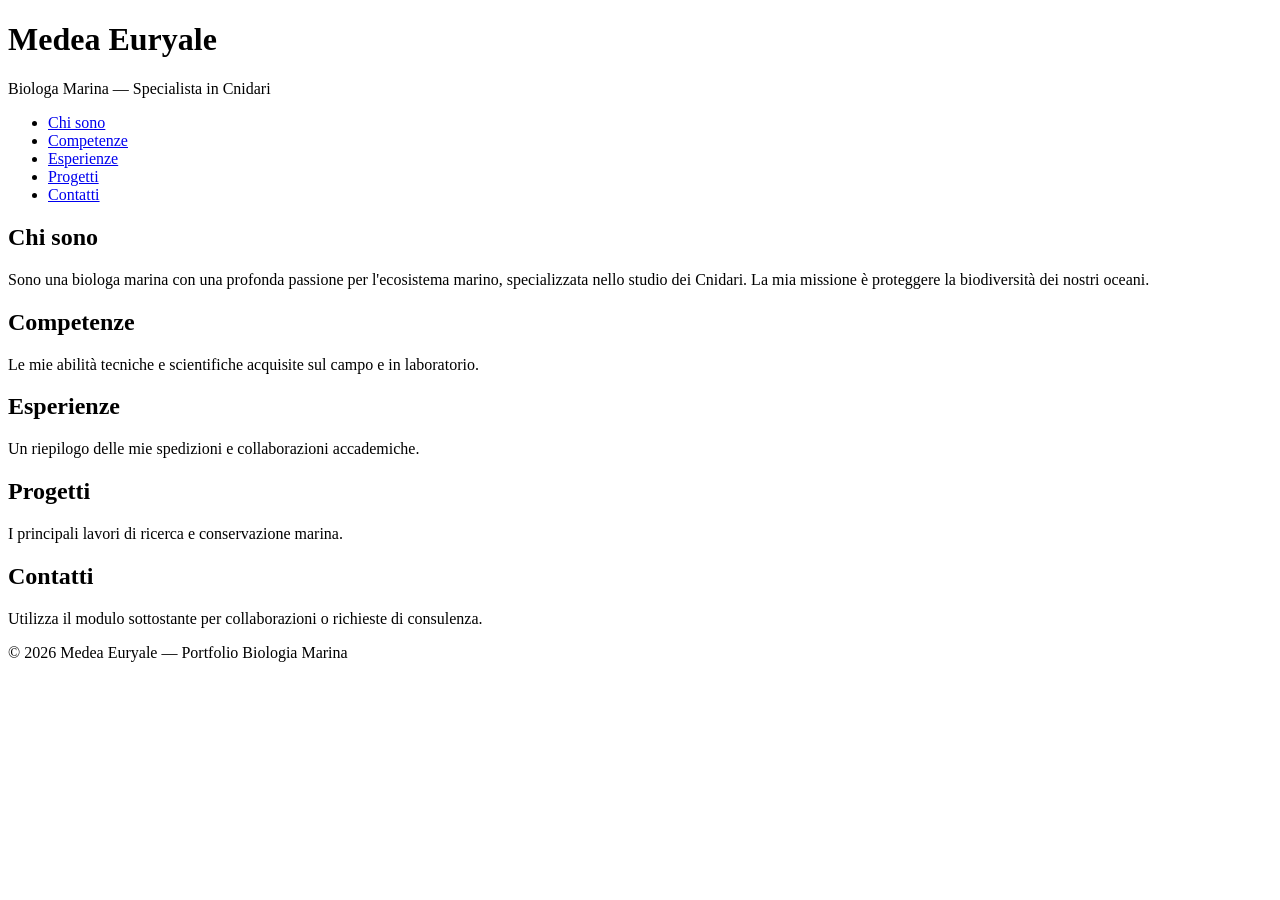
==== index.html @ 65df4c7c "scheletro" ====
<!DOCTYPE html>
<html lang="it">
<head>
    <meta charset="UTF-8">
    <meta name="viewport" content="width=device-width, initial-scale=1.0">
    <title>Medea Euryale — Biologa Marina</title>
    <link rel="stylesheet" href="style.css">
</head>
<body>

    <header id="site-header">
        <h1>Medea Euryale</h1>
        <p>Biologa Marina — Specialista in Cnidari</p>
        
        <nav>
            <ul>
                <li><a href="#chi-sono">Chi sono</a></li>
                <li><a href="#competenze">Competenze</a></li>
                <li><a href="#esperienze">Esperienze</a></li>
                <li><a href="#progetti">Progetti</a></li>
                <li><a href="#contatti">Contatti</a></li>
            </ul>
        </nav>
    </header>

    <main>
        <section id="chi-sono">
            <h2>Chi sono</h2>
            <p>Sono una biologa marina con una profonda passione per l'ecosistema marino, specializzata nello studio dei Cnidari. La mia missione è proteggere la biodiversità dei nostri oceani.</p>
        </section>

        <section id="competenze">
            <h2>Competenze</h2>
            <p>Le mie abilità tecniche e scientifiche acquisite sul campo e in laboratorio.</p>
            </section>

        <section id="esperienze">
            <h2>Esperienze</h2>
            <p>Un riepilogo delle mie spedizioni e collaborazioni accademiche.</p>
        </section>

        <section id="progetti">
            <h2>Progetti</h2>
            <p>I principali lavori di ricerca e conservazione marina.</p>
        </section>

        <section id="contatti">
            <h2>Contatti</h2>
            <p>Utilizza il modulo sottostante per collaborazioni o richieste di consulenza.</p>
            </section>
    </main>

    <footer id="site-footer">
        <p>&copy; 2026 Medea Euryale — Portfolio Biologia Marina</p>
    </footer>

</body>
</html>
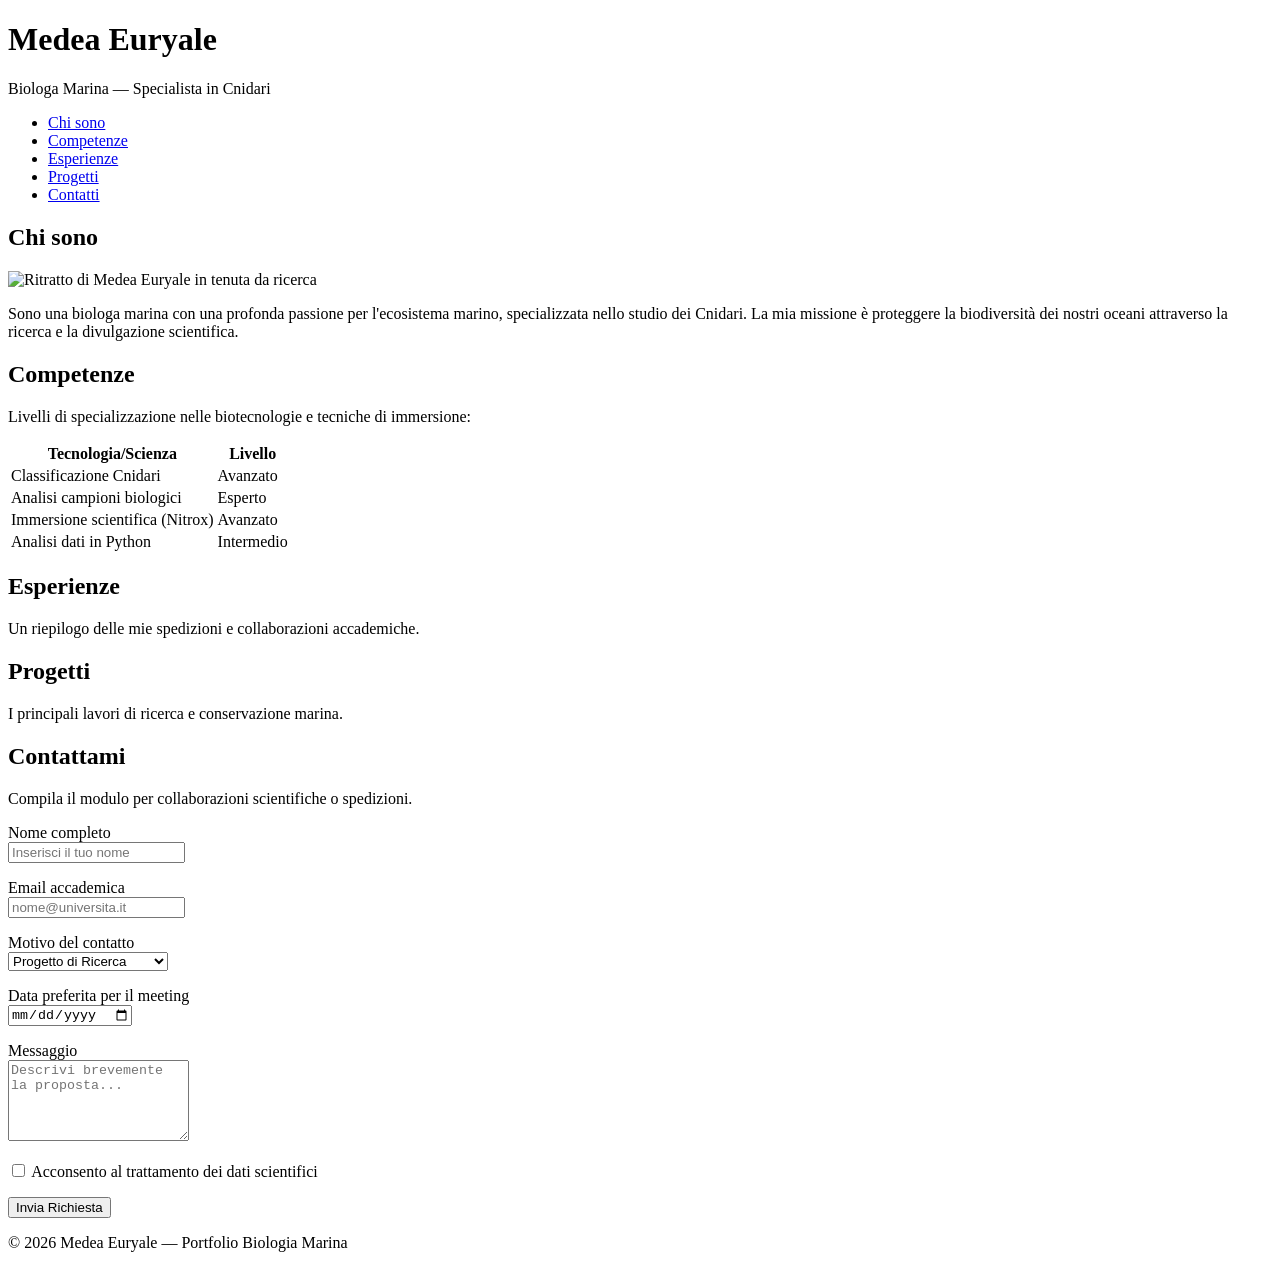
==== commit 42754438: "2" ====
--- a/index.html
+++ b/index.html
@@ -11,7 +11,6 @@
     <header id="site-header">
         <h1>Medea Euryale</h1>
         <p>Biologa Marina — Specialista in Cnidari</p>
-        
         <nav>
             <ul>
                 <li><a href="#chi-sono">Chi sono</a></li>
@@ -26,13 +25,41 @@
     <main>
         <section id="chi-sono">
             <h2>Chi sono</h2>
-            <p>Sono una biologa marina con una profonda passione per l'ecosistema marino, specializzata nello studio dei Cnidari. La mia missione è proteggere la biodiversità dei nostri oceani.</p>
+            <img src="https://placehold.co/150x150" alt="Ritratto di Medea Euryale in tenuta da ricerca" class="avatar">
+            <p>Sono una biologa marina con una profonda passione per l'ecosistema marino, specializzata nello studio dei Cnidari. La mia missione è proteggere la biodiversità dei nostri oceani attraverso la ricerca e la divulgazione scientifica.</p>
         </section>
 
         <section id="competenze">
             <h2>Competenze</h2>
-            <p>Le mie abilità tecniche e scientifiche acquisite sul campo e in laboratorio.</p>
-            </section>
+            <p>Livelli di specializzazione nelle biotecnologie e tecniche di immersione:</p>
+            
+            <table class="skill-table">
+                <thead>
+                    <tr>
+                        <th scope="col">Tecnologia/Scienza</th>
+                        <th scope="col">Livello</th>
+                    </tr>
+                </thead>
+                <tbody>
+                    <tr>
+                        <td>Classificazione Cnidari</td>
+                        <td>Avanzato</td>
+                    </tr>
+                    <tr>
+                        <td>Analisi campioni biologici</td>
+                        <td>Esperto</td>
+                    </tr>
+                    <tr>
+                        <td>Immersione scientifica (Nitrox)</td>
+                        <td>Avanzato</td>
+                    </tr>
+                    <tr>
+                        <td>Analisi dati in Python</td>
+                        <td>Intermedio</td>
+                    </tr>
+                </tbody>
+            </table>
+        </section>
 
         <section id="esperienze">
             <h2>Esperienze</h2>
@@ -45,9 +72,41 @@
         </section>
 
         <section id="contatti">
-            <h2>Contatti</h2>
-            <p>Utilizza il modulo sottostante per collaborazioni o richieste di consulenza.</p>
-            </section>
+            <h2>Contattami</h2>
+            <p>Compila il modulo per collaborazioni scientifiche o spedizioni.</p>
+            
+            <form action="#" method="POST" class="contact-form">
+                <p>
+                    <label for="nome">Nome completo</label><br>
+                    <input type="text" id="nome" name="nome" placeholder="Inserisci il tuo nome" required>
+                </p>
+                <p>
+                    <label for="email">Email accademica</label><br>
+                    <input type="email" id="email" name="email" placeholder="nome@universita.it" required>
+                </p>
+                <p>
+                    <label for="motivo">Motivo del contatto</label><br>
+                    <select id="motivo" name="motivo">
+                        <option value="ricerca">Progetto di Ricerca</option>
+                        <option value="spedizione">Spedizione Subacquea</option>
+                        <option value="conferenza">Invito a Conferenza</option>
+                    </select>
+                </p>
+                <p>
+                    <label for="data">Data preferita per il meeting</label><br>
+                    <input type="date" id="data" name="data">
+                </p>
+                <p>
+                    <label for="messaggio">Messaggio</label><br>
+                    <textarea id="messaggio" name="messaggio" rows="5" placeholder="Descrivi brevemente la proposta..." required></textarea>
+                </p>
+                <p>
+                    <input type="checkbox" id="privacy" name="privacy" required>
+                    <label for="privacy">Acconsento al trattamento dei dati scientifici</label>
+                </p>
+                <button type="submit">Invia Richiesta</button>
+            </form>
+        </section>
     </main>
 
     <footer id="site-footer">
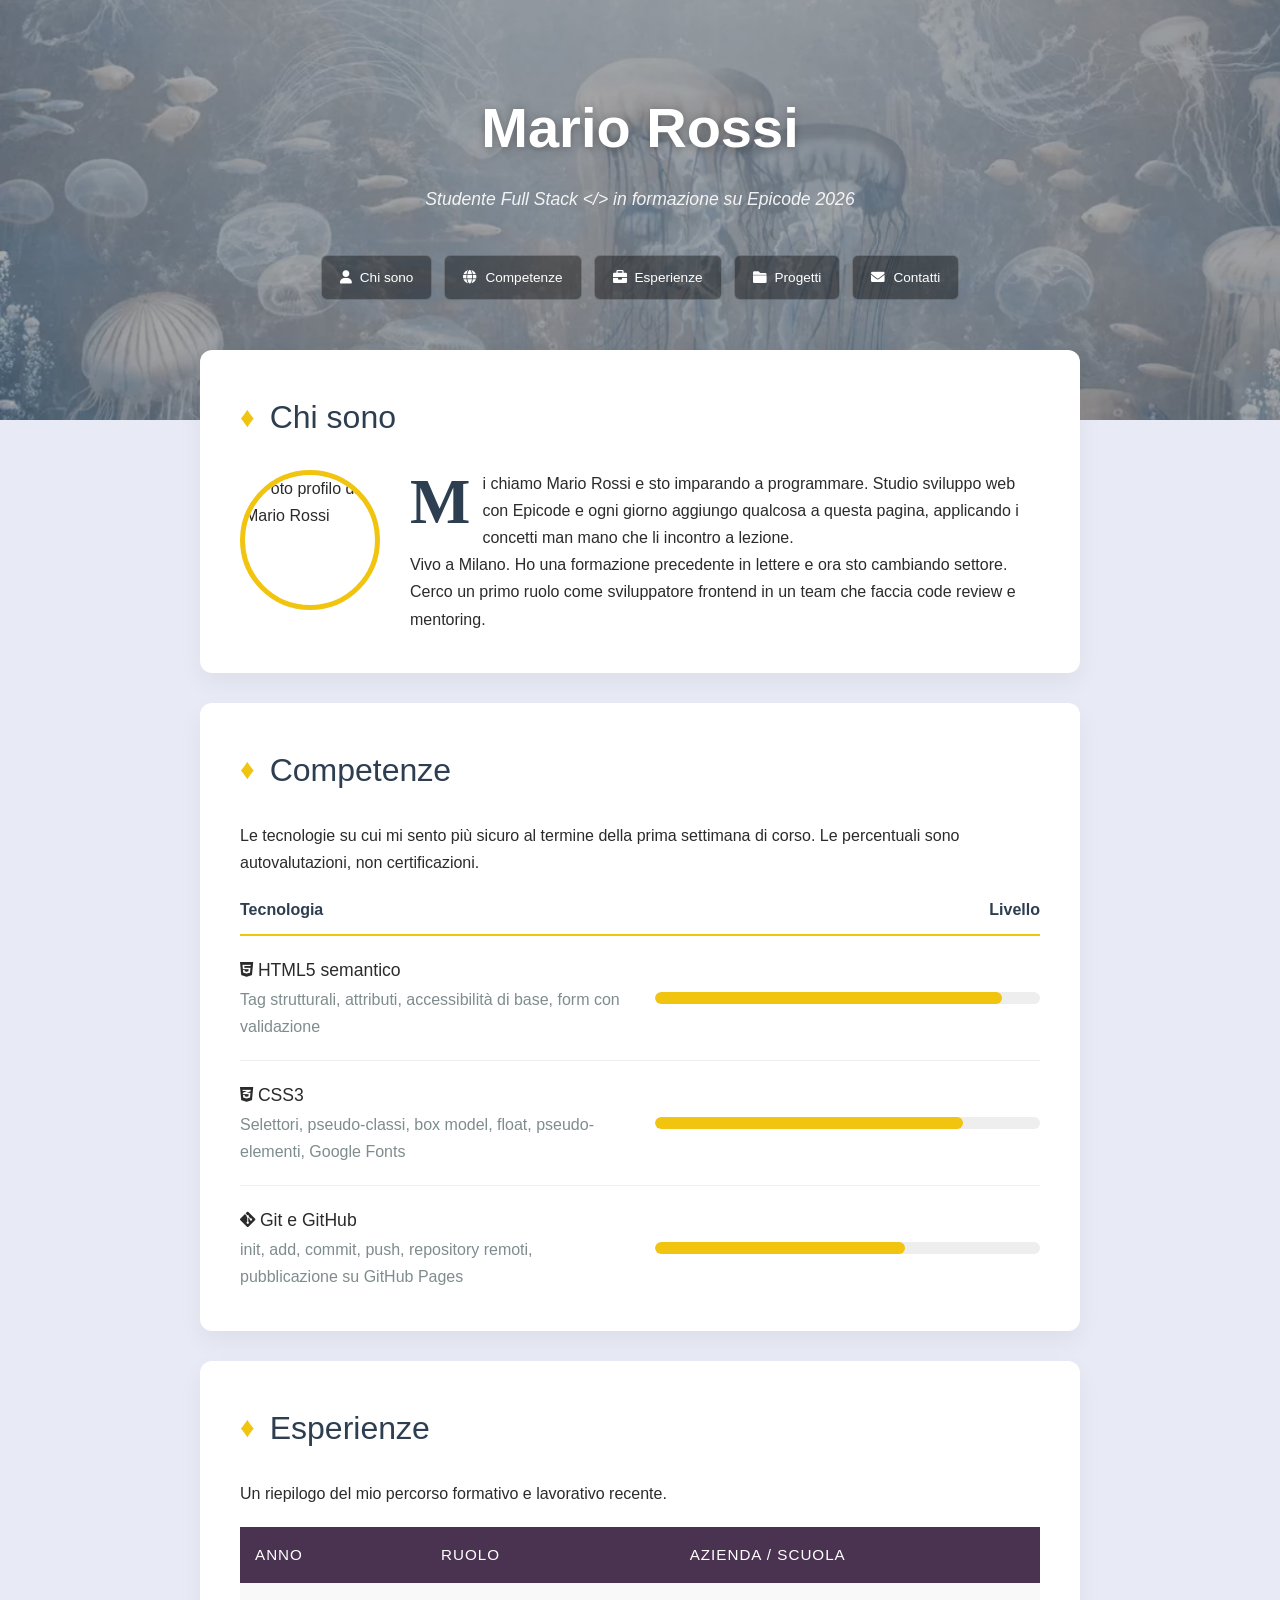
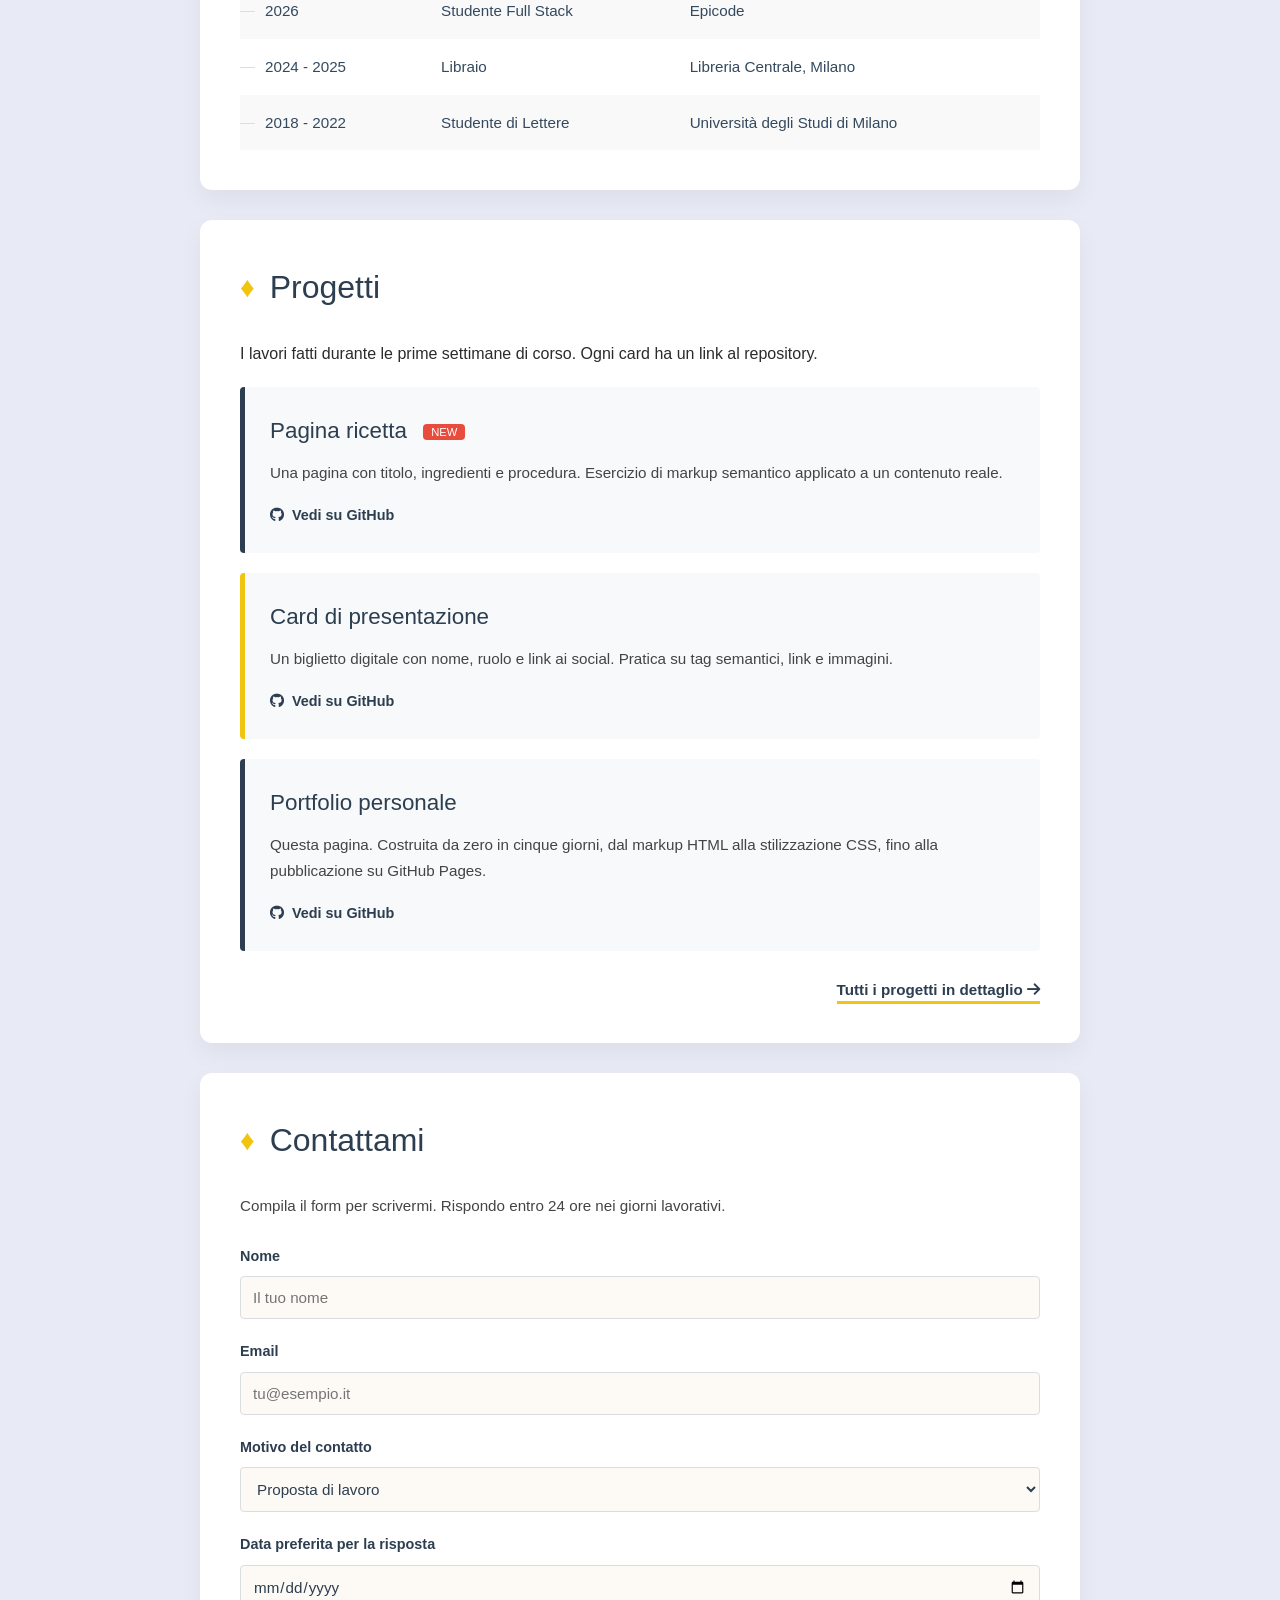
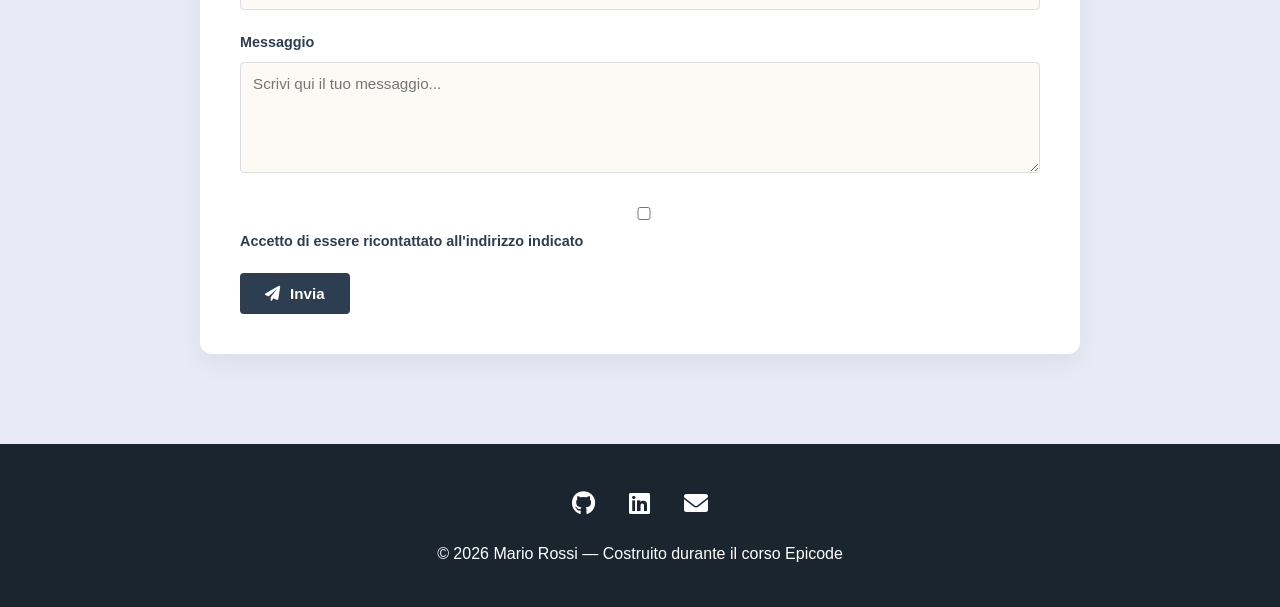
==== commit db7f78b2: "fine" ====
--- a/index.html
+++ b/index.html
@@ -3,114 +3,199 @@
 <head>
     <meta charset="UTF-8">
     <meta name="viewport" content="width=device-width, initial-scale=1.0">
-    <title>Medea Euryale — Biologa Marina</title>
-    <link rel="stylesheet" href="style.css">
+    <title>Mario Rossi — Portfolio</title>
+    <link rel="stylesheet" href="assets/css/reset.css">
+    <link rel="stylesheet" href="assets/css/style.css">
+    <link rel="stylesheet" href="https://cdnjs.cloudflare.com/ajax/libs/font-awesome/6.0.0/css/all.min.css">
 </head>
 <body>
 
     <header id="site-header">
-        <h1>Medea Euryale</h1>
-        <p>Biologa Marina — Specialista in Cnidari</p>
+        <h1>Mario Rossi</h1>
+        <p class="tagline">Studente Full Stack &lt;/&gt; in formazione su Epicode 2026</p>
+        
         <nav>
             <ul>
-                <li><a href="#chi-sono">Chi sono</a></li>
-                <li><a href="#competenze">Competenze</a></li>
-                <li><a href="#esperienze">Esperienze</a></li>
-                <li><a href="#progetti">Progetti</a></li>
-                <li><a href="#contatti">Contatti</a></li>
+                <li><a href="#chi-sono"><i class="fas fa-user"></i> Chi sono</a></li>
+                <li><a href="#competenze"><i class="fas fa-globe"></i> Competenze</a></li>
+                <li><a href="#esperienze"><i class="fas fa-briefcase"></i> Esperienze</a></li>
+                <li><a href="#progetti"><i class="fas fa-folder"></i> Progetti</a></li>
+                <li><a href="#contatti"><i class="fas fa-envelope"></i> Contatti</a></li>
             </ul>
         </nav>
     </header>
 
     <main>
+
         <section id="chi-sono">
             <h2>Chi sono</h2>
-            <img src="https://placehold.co/150x150" alt="Ritratto di Medea Euryale in tenuta da ricerca" class="avatar">
-            <p>Sono una biologa marina con una profonda passione per l'ecosistema marino, specializzata nello studio dei Cnidari. La mia missione è proteggere la biodiversità dei nostri oceani attraverso la ricerca e la divulgazione scientifica.</p>
+            <img class="avatar" src="https://placehold.co/200x200" alt="Foto profilo di Mario Rossi">
+            <p>Mi chiamo Mario Rossi e sto imparando a programmare. Studio sviluppo web con <strong>Epicode</strong> e ogni giorno aggiungo qualcosa a questa pagina, applicando i concetti man mano che li incontro a lezione.</p>
+            <p>Vivo a Milano. Ho una formazione precedente in <em>lettere</em> e ora sto cambiando settore. Cerco un primo ruolo come sviluppatore frontend in un team che faccia code review e mentoring.</p>
         </section>
 
         <section id="competenze">
             <h2>Competenze</h2>
-            <p>Livelli di specializzazione nelle biotecnologie e tecniche di immersione:</p>
+            <p>Le tecnologie su cui mi sento più sicuro al termine della prima settimana di corso. Le percentuali sono autovalutazioni, non certificazioni.</p>
             
-            <table class="skill-table">
+            <div class="skills-container">
+                <div class="skills-header">
+                    <span>Tecnologia</span>
+                    <span>Livello</span>
+                </div>
+
+                <div class="skill-item">
+                    <div class="skill-info">
+                        <p><strong><i class="fab fa-html5"></i> HTML5 semantico</strong></p>
+                        <small>Tag strutturali, attributi, accessibilità di base, form con validazione</small>
+                    </div>
+                    <div class="progress-container">
+                        <div class="progress-bar" style="width: 90%;"></div>
+                    </div>
+                </div>
+
+                <div class="skill-item">
+                    <div class="skill-info">
+                        <p><strong><i class="fab fa-css3-alt"></i> CSS3</strong></p>
+                        <small>Selettori, pseudo-classi, box model, float, pseudo-elementi, Google Fonts</small>
+                    </div>
+                    <div class="progress-container">
+                        <div class="progress-bar" style="width: 80%;"></div>
+                    </div>
+                </div>
+
+                <div class="skill-item">
+                    <div class="skill-info">
+                        <p><strong><i class="fab fa-git-alt"></i> Git e GitHub</strong></p>
+                        <small>init, add, commit, push, repository remoti, pubblicazione su GitHub Pages</small>
+                    </div>
+                    <div class="progress-container">
+                        <div class="progress-bar" style="width: 65%;"></div>
+                    </div>
+                </div>
+            </div>
+        </section>
+
+        <section id="esperienze">
+            <h2>Esperienze</h2>
+            <p>Un riepilogo del mio percorso formativo e lavorativo recente.</p>
+            <table>
                 <thead>
                     <tr>
-                        <th scope="col">Tecnologia/Scienza</th>
-                        <th scope="col">Livello</th>
+                        <th scope="col">Anno</th>
+                        <th scope="col">Ruolo</th>
+                        <th scope="col">Azienda / Scuola</th>
                     </tr>
                 </thead>
                 <tbody>
                     <tr>
-                        <td>Classificazione Cnidari</td>
-                        <td>Avanzato</td>
-                    </tr>
-                    <tr>
-                        <td>Analisi campioni biologici</td>
-                        <td>Esperto</td>
-                    </tr>
-                    <tr>
-                        <td>Immersione scientifica (Nitrox)</td>
-                        <td>Avanzato</td>
-                    </tr>
-                    <tr>
-                        <td>Analisi dati in Python</td>
-                        <td>Intermedio</td>
+                        <td>2026</td>
+                        <td>Studente Full Stack</td>
+                        <td>Epicode</td>
+                    </tr>
+                    <tr>
+                        <td>2024 - 2025</td>
+                        <td>Libraio</td>
+                        <td>Libreria Centrale, Milano</td>
+                    </tr>
+                    <tr>
+                        <td>2018 - 2022</td>
+                        <td>Studente di Lettere</td>
+                        <td>Università degli Studi di Milano</td>
                     </tr>
                 </tbody>
             </table>
         </section>
 
-        <section id="esperienze">
-            <h2>Esperienze</h2>
-            <p>Un riepilogo delle mie spedizioni e collaborazioni accademiche.</p>
-        </section>
-
         <section id="progetti">
             <h2>Progetti</h2>
-            <p>I principali lavori di ricerca e conservazione marina.</p>
+            <p>I lavori fatti durante le prime settimane di corso. Ogni card ha un link al repository.</p>
+
+            <div class="projects-container">
+                <article class="project-card">
+                    <div class="project-content">
+                        <h3>Pagina ricetta <span class="badge">NEW</span></h3>
+                        <p>Una pagina con titolo, ingredienti e procedura. Esercizio di markup semantico applicato a un contenuto reale.</p>
+                        <a href="javascript:void(0)" class="github-link"><i class="fab fa-github"></i> Vedi su GitHub</a>
+                    </div>
+                </article>
+
+                <article class="project-card alt-border">
+                    <div class="project-content">
+                        <h3>Card di presentazione</h3>
+                        <p>Un biglietto digitale con nome, ruolo e link ai social. Pratica su tag semantici, link e immagini.</p>
+                        <a href="javascript:void(0)" class="github-link"><i class="fab fa-github"></i> Vedi su GitHub</a>
+                    </div>
+                </article>
+
+                <article class="project-card">
+                    <div class="project-content">
+                        <h3>Portfolio personale</h3>
+                        <p>Questa pagina. Costruita da zero in cinque giorni, dal markup HTML alla stilizzazione CSS, fino alla pubblicazione su GitHub Pages.</p>
+                        <a href="javascript:void(0)" class="github-link"><i class="fab fa-github"></i> Vedi su GitHub</a>
+                    </div>
+                </article>
+            </div>
+
+            <div class="projects-footer">
+                <a href="progetti.html">Tutti i progetti in dettaglio <i class="fas fa-arrow-right"></i></a>
+            </div>
         </section>
 
         <section id="contatti">
             <h2>Contattami</h2>
-            <p>Compila il modulo per collaborazioni scientifiche o spedizioni.</p>
-            
-            <form action="#" method="POST" class="contact-form">
-                <p>
-                    <label for="nome">Nome completo</label><br>
-                    <input type="text" id="nome" name="nome" placeholder="Inserisci il tuo nome" required>
-                </p>
-                <p>
-                    <label for="email">Email accademica</label><br>
-                    <input type="email" id="email" name="email" placeholder="nome@universita.it" required>
-                </p>
-                <p>
-                    <label for="motivo">Motivo del contatto</label><br>
+            <p>Compila il form per scrivermi. Rispondo entro 24 ore nei giorni lavorativi.</p>
+
+            <form action="#" method="POST">
+                <div class="form-group">
+                    <label for="nome">Nome</label>
+                    <input type="text" id="nome" name="nome" placeholder="Il tuo nome" required>
+                </div>
+
+                <div class="form-group">
+                    <label for="email">Email</label>
+                    <input type="email" id="email" name="email" placeholder="tu@esempio.it" required>
+                </div>
+
+                <div class="form-group">
+                    <label for="motivo">Motivo del contatto</label>
                     <select id="motivo" name="motivo">
-                        <option value="ricerca">Progetto di Ricerca</option>
-                        <option value="spedizione">Spedizione Subacquea</option>
-                        <option value="conferenza">Invito a Conferenza</option>
+                        <option value="lavoro">Proposta di lavoro</option>
+                        <option value="collaborazione">Collaborazione</option>
+                        <option value="altro">Altro</option>
                     </select>
-                </p>
-                <p>
-                    <label for="data">Data preferita per il meeting</label><br>
+                </div>
+
+                <div class="form-group">
+                    <label for="data">Data preferita per la risposta</label>
                     <input type="date" id="data" name="data">
-                </p>
-                <p>
-                    <label for="messaggio">Messaggio</label><br>
-                    <textarea id="messaggio" name="messaggio" rows="5" placeholder="Descrivi brevemente la proposta..." required></textarea>
-                </p>
-                <p>
-                    <input type="checkbox" id="privacy" name="privacy" required>
-                    <label for="privacy">Acconsento al trattamento dei dati scientifici</label>
-                </p>
-                <button type="submit">Invia Richiesta</button>
+                </div>
+
+                <div class="form-group">
+                    <label for="messaggio">Messaggio</label>
+                    <textarea id="messaggio" name="messaggio" rows="5" placeholder="Scrivi qui il tuo messaggio..." required></textarea>
+                </div>
+
+                <div class="form-group checkbox-group">
+                    <input type="checkbox" id="consenso" name="consenso" required>
+                    <label for="consenso">Accetto di essere ricontattato all'indirizzo indicato</label>
+                </div>
+
+                <button type="submit" class="btn-submit">
+                    <i class="fas fa-paper-plane"></i> Invia
+                </button>
             </form>
         </section>
+
     </main>
 
     <footer id="site-footer">
-        <p>&copy; 2026 Medea Euryale — Portfolio Biologia Marina</p>
+        <div class="social-icons">
+            <a href="javascript:void(0)"><i class="fab fa-github"></i></a>
+            <a href="javascript:void(0)"><i class="fab fa-linkedin"></i></a>
+            <a href="javascript:void(0)"><i class="fas fa-envelope"></i></a>
+        </div>
+        <p>© 2026 Mario Rossi — Costruito durante il corso Epicode</p>
     </footer>
 
 </body>
--- a/assets/css/style.css
+++ b/assets/css/style.css
@@ -0,0 +1,433 @@
+/* Reset minimale */
+*,
+*::before,
+*::after {
+    box-sizing: border-box;
+}
+
+body {
+    margin: 0;
+    font-family: 'Helvetica Neue', Arial, sans-serif;
+    font-size: 16px;
+    line-height: 1.7;
+    color: #2b2b2b;
+    background-color: #e8eaf6; /* Sfondo viola chiaro freddo */
+}
+
+/* Stilizzazione del testo all'interno dei tag <code> */
+code {
+    font-family: 'Courier New', Courier, monospace; /* Imposta il font monospazio */
+    background-color: rgba(27, 31, 35, 0.05); /* Un leggero sfondo grigio */
+    color: #c7254e; /* Un colore rosso/bordeaux scuro */
+    padding: 0.2em 0.4em; /* Spaziatura interna */
+    border-radius: 3px; /* Angoli leggermente arrotondati */
+    font-size: 85%; /* Leggermente più piccolo del testo normale */
+}
+
+/* Header Base (Valido per tutte le pagine) */
+#site-header {
+    background-color: hsl(220, 40%, 20%);
+    background-image: linear-gradient(rgba(0,0,0,0.3), rgba(0,0,0,0.3)), url('Medusa.png');
+    background-size: cover;
+    background-position: center;
+    color: #ffffff;
+    text-align: center;
+    padding: 80px 20px 120px;
+}
+
+#site-header h1 {
+    font-size: 3.5rem;
+    font-weight: bold;
+    margin: 0;
+    text-shadow: 0 2px 10px rgba(0, 0, 0, 0.3);
+}
+
+.tagline {
+    color: #ffffff;
+    font-style: italic;
+    font-size: 1.1rem;
+    margin-top: 10px;
+    opacity: 0.9;
+}
+
+/* Navigazione stile Tab (Home) */
+#site-header nav {
+    margin-top: 40px;
+}
+
+#site-header nav ul {
+    padding: 0;
+    margin: 0;
+    display: flex;
+    justify-content: center;
+    gap: 12px;
+    flex-wrap: wrap;
+    list-style: none;
+}
+
+#site-header nav a {
+    color: #ffffff;
+    background-color: rgba(0, 0, 0, 0.4);
+    padding: 10px 18px;
+    text-decoration: none;
+    font-weight: 500;
+    font-size: 0.85rem;
+    border-radius: 6px;
+    border: 1px solid rgba(255, 255, 255, 0.2);
+    transition: all 0.3s ease;
+    display: flex;
+    align-items: center;
+    gap: 8px;
+}
+
+#site-header nav a:hover {
+    background-color: rgba(0, 0, 0, 0.7);
+    border-color: #f1c40f;
+}
+
+/* --- SPECIFICO PAGINA PROGETTI (Dettaglio) --- */
+
+.progetti-page #site-header {
+    /* Overlay leggermente più scuro per risaltare il tasto 'back' e immagine Medusa */
+    background-image: linear-gradient(rgba(0,0,0,0.5), rgba(0,0,0,0.5)), url('Medusa.png'); 
+    padding-bottom: 140px;
+}
+
+/* Il tab piccolino "Torna alla home" */
+.back-home-tab {
+    display: inline-flex;
+    align-items: center;
+    gap: 8px;
+    margin-top: 20px;
+    padding: 6px 15px;
+    background-color: rgba(0, 0, 0, 0.4);
+    color: #ffffff;
+    text-decoration: none;
+    font-size: 0.8rem;
+    border-radius: 4px;
+    border: 1px solid rgba(255, 255, 255, 0.2);
+    transition: all 0.3s ease;
+}
+
+.back-home-tab:hover {
+    background-color: rgba(0, 0, 0, 0.7);
+    border-color: #f1c40f;
+}
+
+/* Main e Card */
+main {
+    max-width: 920px;
+    margin: -70px auto 0;
+    position: relative;
+    z-index: 10;
+    padding: 0 20px 60px;
+}
+
+.progetti-page main {
+    margin-top: -80px; /* Sormonta l'header */
+}
+
+main section, .project-detailedCard {
+    background-color: #ffffff;
+    padding: 40px;
+    margin-bottom: 30px;
+    border-radius: 12px;
+    box-shadow: 0 10px 25px rgba(0, 0, 0, 0.05);
+}
+
+/* Titoli con Diamante Giallo */
+h2, .project-detailedCard h3 {
+    font-size: 2rem;
+    color: #2c3e50;
+    margin-top: 0;
+    margin-bottom: 25px;
+    display: flex;
+    align-items: center;
+}
+
+h2::before, .marker {
+    content: '♦';
+    color: #f1c40f;
+    margin-right: 15px;
+    font-size: 1.8rem;
+}
+
+/* Stili specifici card dettagliata */
+.project-tech {
+    font-size: 0.9rem;
+    color: #7f8c8d;
+    margin-bottom: 20px;
+    border-bottom: 1px solid #eee;
+    padding-bottom: 10px;
+}
+
+/* Avatar e Capolettera */
+.avatar {
+    width: 140px;
+    height: 140px;
+    border: 5px solid #f1c40f;
+    border-radius: 50%;
+    float: left;
+    margin: 0 30px 15px 0;
+    object-fit: cover;
+}
+
+#chi-sono p:first-of-type::first-letter {
+    font-size: 4rem;
+    font-weight: bold;
+    float: left;
+    margin-right: 12px;
+    line-height: 1;
+    color: #2c3e50;
+    font-family: serif;
+}
+
+/* --- BARRE COMPETENZE --- */
+.skills-container {
+    margin-top: 20px;
+}
+
+.skills-header {
+    display: flex;
+    justify-content: space-between;
+    font-weight: bold;
+    color: #2c3e50;
+    padding-bottom: 10px;
+    border-bottom: 2px solid #f1c40f;
+    margin-bottom: 20px;
+}
+
+.skill-item {
+    display: flex;
+    align-items: center;
+    justify-content: space-between;
+    margin-bottom: 20px;
+    padding-bottom: 20px;
+    border-bottom: 1px solid #eee;
+}
+
+.skill-item:last-child {
+    border-bottom: none;
+    margin-bottom: 0;
+    padding-bottom: 0;
+}
+
+.skill-info {
+    flex: 1;
+}
+
+.skill-info p {
+    margin: 0;
+    font-size: 1.1rem;
+}
+
+.skill-info small {
+    color: #7f8c8d;
+}
+
+.progress-container {
+    flex: 1;
+    background-color: #eee;
+    height: 12px;
+    border-radius: 10px;
+    margin-left: 30px;
+    overflow: hidden;
+}
+
+.progress-bar {
+    background-color: #f1c40f;
+    height: 100%;
+    border-radius: 10px;
+}
+
+/* --- TABELLA ESPERIENZE --- */
+table {
+    width: 100%;
+    border-collapse: collapse;
+    margin-top: 20px;
+    font-size: 0.95rem;
+}
+
+table thead tr {
+    background-color: #4a3350; 
+    color: white;
+}
+
+table th {
+    text-align: left;
+    padding: 15px;
+    text-transform: uppercase;
+    letter-spacing: 1px;
+}
+
+table tbody tr:nth-child(odd) {
+    background-color: #f9f9f9;
+}
+
+table td {
+    padding: 15px;
+    color: #34495e;
+    position: relative;
+}
+
+table tbody td:first-child {
+    padding-left: 25px;
+}
+
+table tbody td:first-child::before {
+    content: "";
+    position: absolute;
+    left: 0;
+    top: 50%;
+    width: 15px;
+    height: 1px;
+    background-color: #ddd;
+}
+
+/* --- NUOVA SEZIONE PROGETTI (Home) --- */
+.projects-container {
+    display: flex;
+    flex-direction: column;
+    gap: 20px;
+    margin-top: 20px;
+}
+
+.project-card {
+    background-color: #f8f9fa;
+    border-left: 5px solid #2c3e50;
+    border-radius: 4px;
+    padding: 25px;
+    position: relative;
+}
+
+.project-card.alt-border {
+    border-left-color: #f1c40f;
+}
+
+.project-card h3 {
+    margin-top: 0;
+    margin-bottom: 10px;
+    color: #2c3e50;
+    font-size: 1.4rem;
+    display: block;
+}
+
+.project-card p {
+    color: #444;
+    font-size: 0.95rem;
+    margin-bottom: 15px;
+}
+
+.github-link {
+    display: inline-flex;
+    align-items: center;
+    gap: 8px;
+    color: #2c3e50;
+    text-decoration: none;
+    font-weight: bold;
+    font-size: 0.9rem;
+}
+
+.github-link:hover {
+    text-decoration: underline;
+}
+
+.projects-footer {
+    text-align: right;
+    margin-top: 25px;
+}
+
+.projects-footer a {
+    color: #2c3e50;
+    text-decoration: none;
+    font-weight: bold;
+    font-size: 0.95rem;
+    border-bottom: 3px solid #f1c40f;
+    padding-bottom: 3px;
+}
+
+/* --- SEZIONE CONTATTAMI --- */
+#contatti p {
+    font-size: 0.95rem;
+    color: #444;
+    margin-bottom: 25px;
+}
+
+.form-group {
+    margin-bottom: 20px;
+}
+
+.form-group label {
+    display: block;
+    font-weight: bold;
+    font-size: 0.9rem;
+    color: #2c3e50;
+    margin-bottom: 8px;
+}
+
+.form-group input, 
+.form-group select, 
+.form-group textarea {
+    width: 100%;
+    padding: 12px;
+    border: 1px solid #dcdde1;
+    border-radius: 4px;
+    background-color: #fdfaf5;
+    font-size: 0.95rem;
+    color: #2c3e50;
+    font-family: inherit;
+    transition: border-color 0.3s ease;
+}
+
+.btn-submit {
+    background-color: #2c3e50;
+    color: #ffffff;
+    padding: 12px 25px;
+    border: none;
+    border-radius: 4px;
+    font-size: 0.95rem;
+    font-weight: bold;
+    cursor: pointer;
+    display: inline-flex;
+    align-items: center;
+    gap: 10px;
+    transition: background-color 0.3s ease;
+}
+
+.btn-submit:hover {
+    background-color: #1a252f;
+}
+
+/* --- BADGE E FOOTER SITO --- */
+.badge {
+    background-color: #e74c3c;
+    color: white;
+    font-size: 0.7rem;
+    padding: 2px 8px;
+    border-radius: 4px;
+    vertical-align: middle;
+    margin-left: 10px;
+    text-transform: uppercase;
+}
+
+#site-footer {
+    background-color: #1a252f;
+    color: #ffffff;
+    text-align: center;
+    padding: 40px 20px;
+}
+
+.social-icons {
+    margin-bottom: 15px;
+}
+
+.social-icons a {
+    color: white;
+    font-size: 1.5rem;
+    margin: 0 15px;
+    transition: color 0.3s;
+}
+
+.social-icons a:hover {
+    color: #f1c40f;
+}
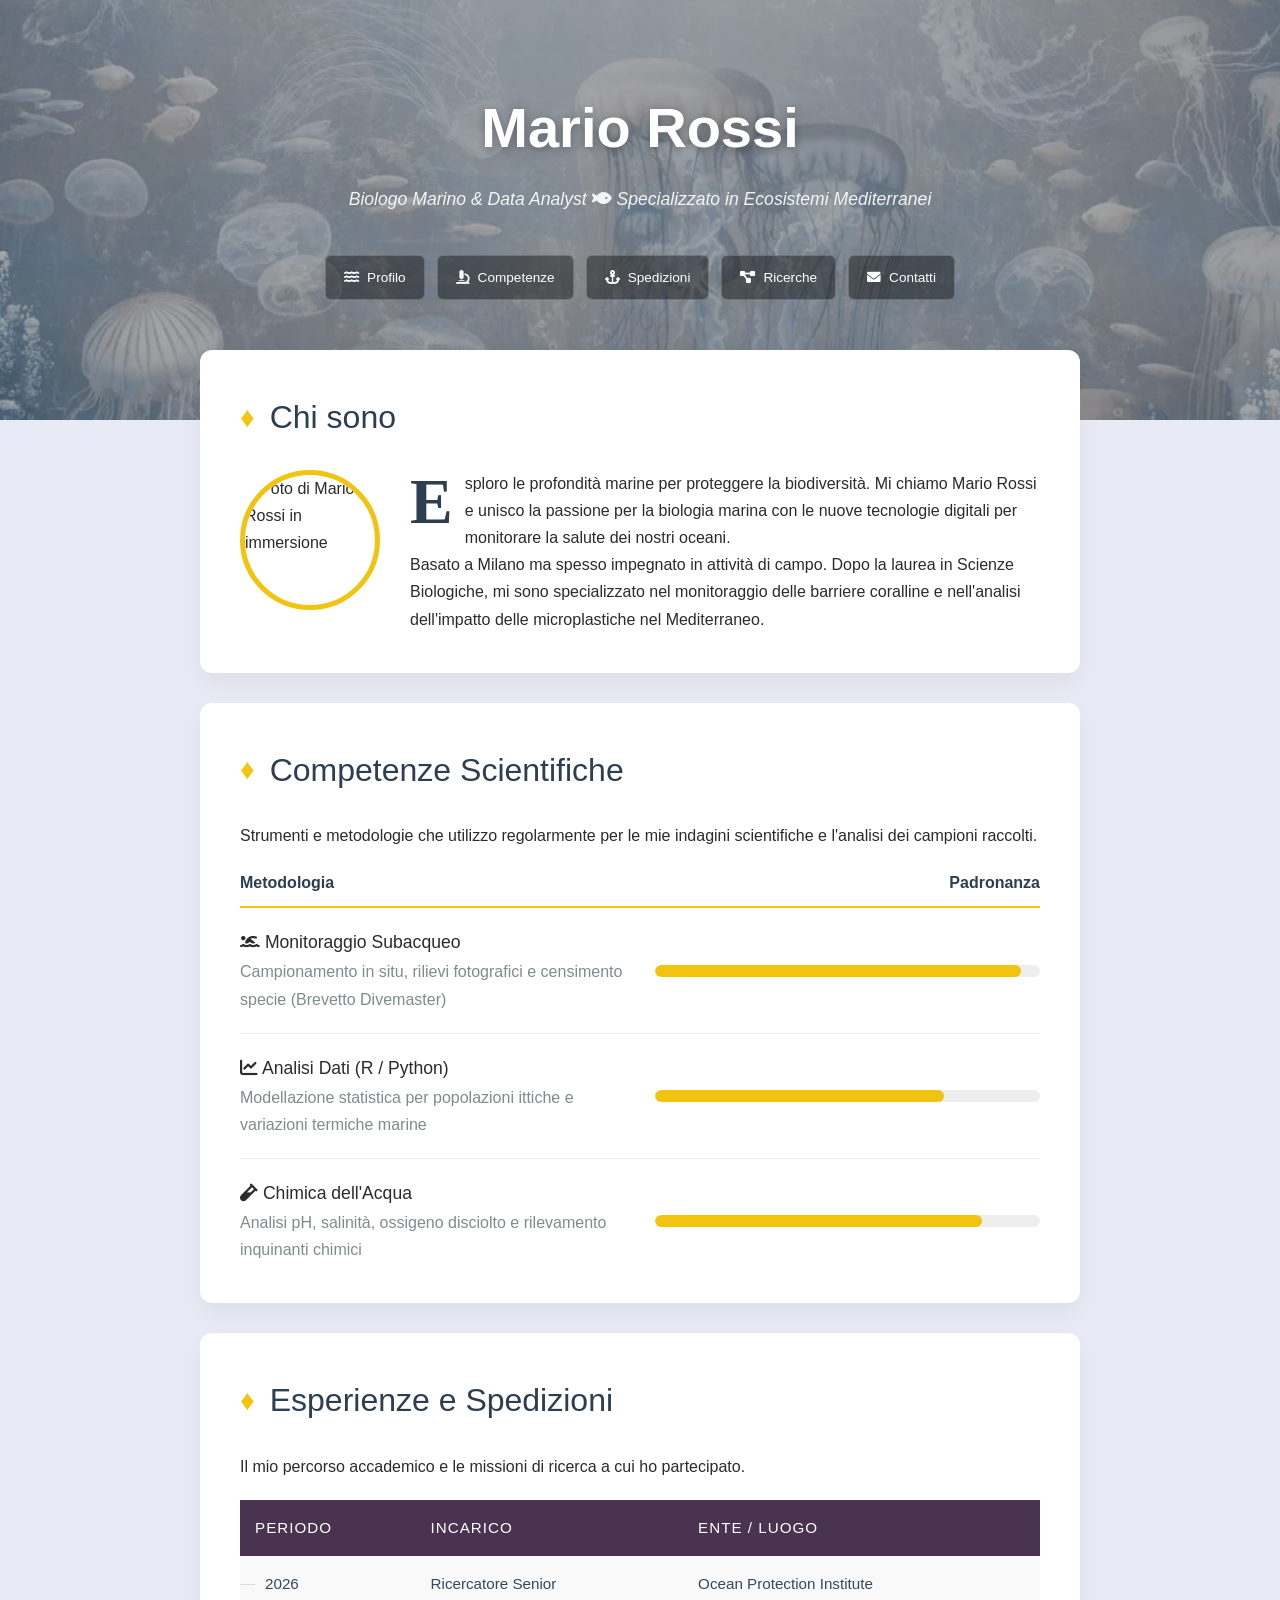
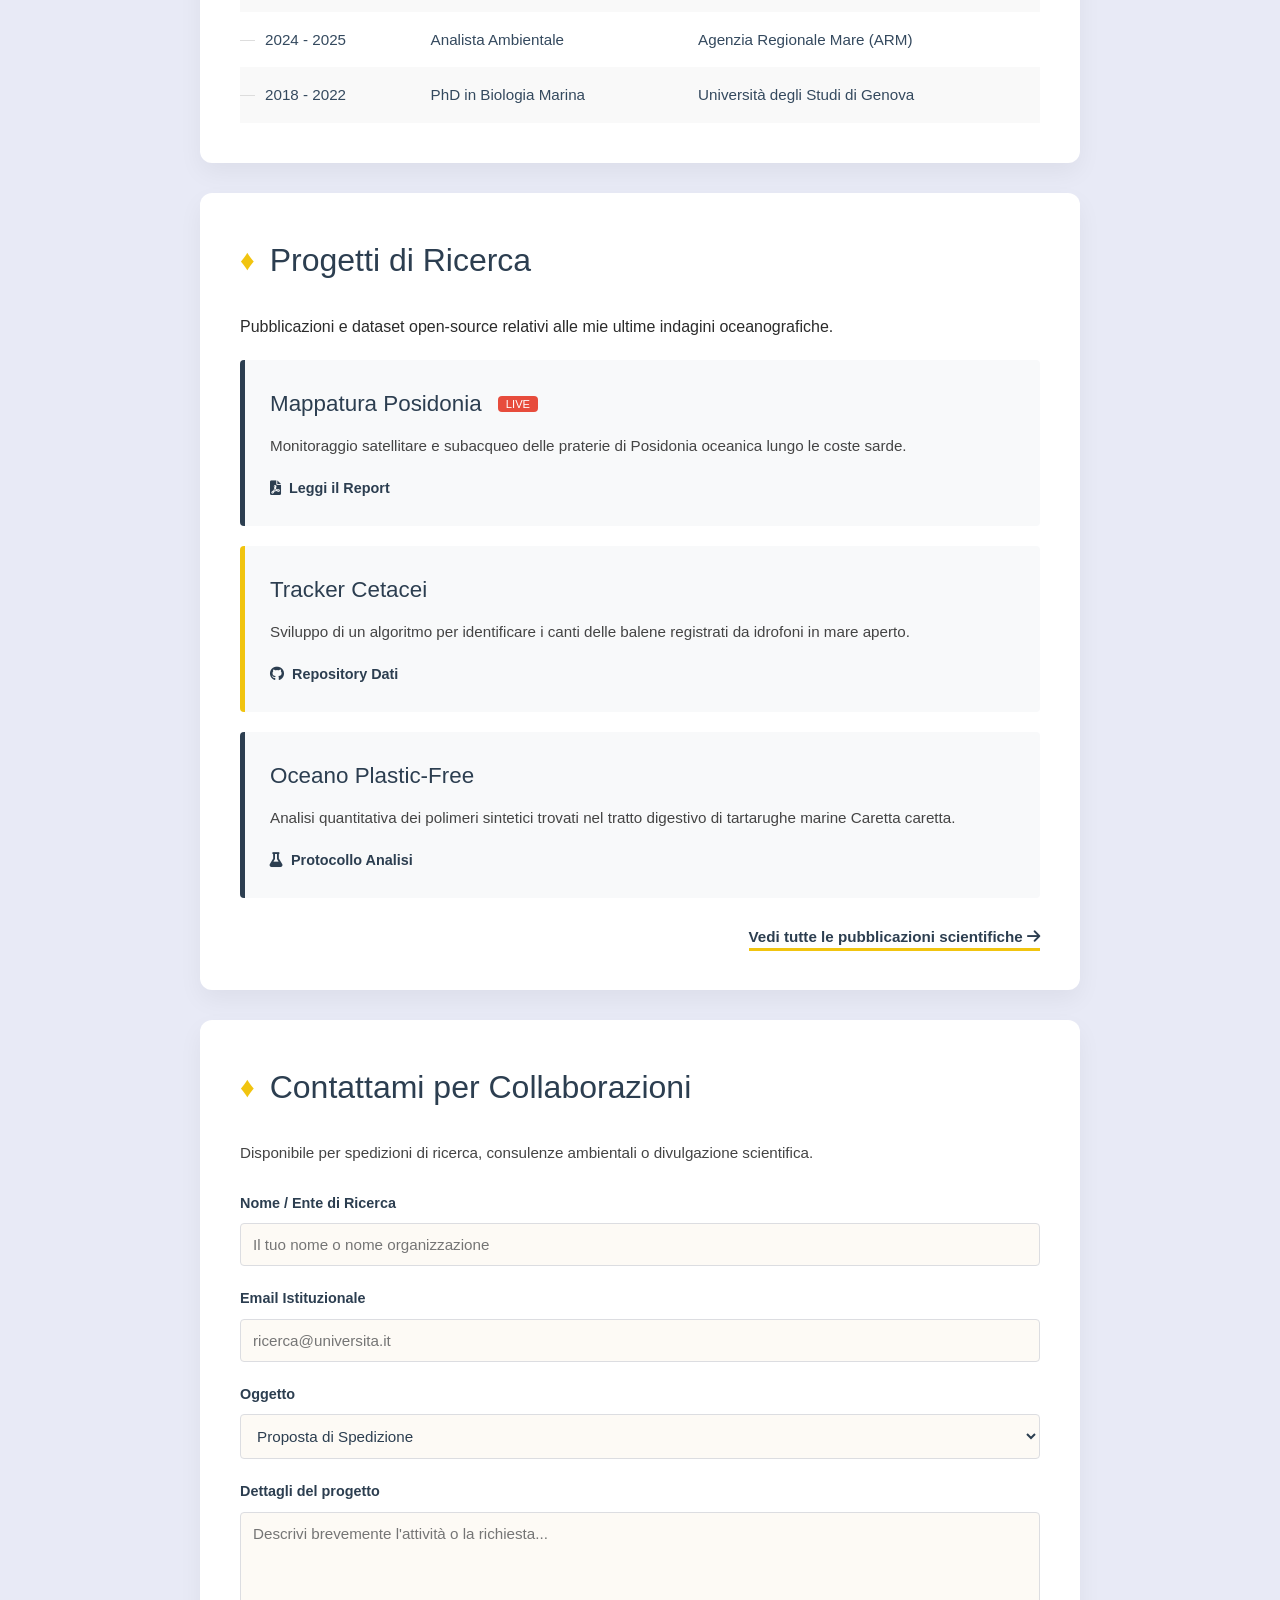
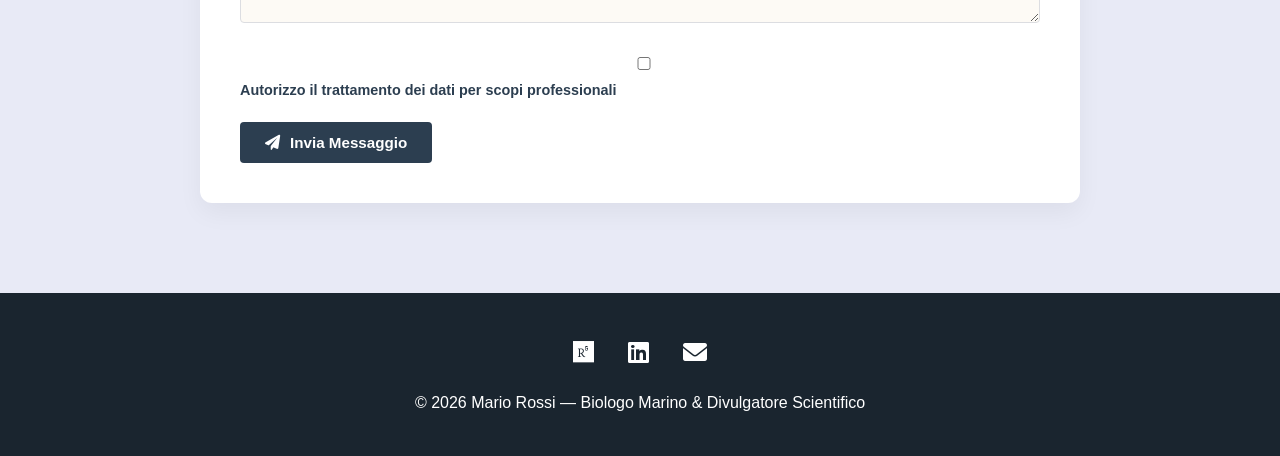
==== commit d3f66ac7: "modifica" ====
--- a/index.html
+++ b/index.html
@@ -3,7 +3,7 @@
 <head>
     <meta charset="UTF-8">
     <meta name="viewport" content="width=device-width, initial-scale=1.0">
-    <title>Mario Rossi — Portfolio</title>
+    <title>Mario Rossi — Marine Biologist Portfolio</title>
     <link rel="stylesheet" href="assets/css/reset.css">
     <link rel="stylesheet" href="assets/css/style.css">
     <link rel="stylesheet" href="https://cdnjs.cloudflare.com/ajax/libs/font-awesome/6.0.0/css/all.min.css">
@@ -12,14 +12,14 @@
 
     <header id="site-header">
         <h1>Mario Rossi</h1>
-        <p class="tagline">Studente Full Stack &lt;/&gt; in formazione su Epicode 2026</p>
+        <p class="tagline">Biologo Marino &amp; Data Analyst <i class="fas fa-fish"></i> Specializzato in Ecosistemi Mediterranei</p>
         
         <nav>
             <ul>
-                <li><a href="#chi-sono"><i class="fas fa-user"></i> Chi sono</a></li>
-                <li><a href="#competenze"><i class="fas fa-globe"></i> Competenze</a></li>
-                <li><a href="#esperienze"><i class="fas fa-briefcase"></i> Esperienze</a></li>
-                <li><a href="#progetti"><i class="fas fa-folder"></i> Progetti</a></li>
+                <li><a href="#chi-sono"><i class="fas fa-water"></i> Profilo</a></li>
+                <li><a href="#competenze"><i class="fas fa-microscope"></i> Competenze</a></li>
+                <li><a href="#esperienze"><i class="fas fa-anchor"></i> Spedizioni</a></li>
+                <li><a href="#progetti"><i class="fas fa-project-diagram"></i> Ricerche</a></li>
                 <li><a href="#contatti"><i class="fas fa-envelope"></i> Contatti</a></li>
             </ul>
         </nav>
@@ -29,160 +29,155 @@
 
         <section id="chi-sono">
             <h2>Chi sono</h2>
-            <img class="avatar" src="https://placehold.co/200x200" alt="Foto profilo di Mario Rossi">
-            <p>Mi chiamo Mario Rossi e sto imparando a programmare. Studio sviluppo web con <strong>Epicode</strong> e ogni giorno aggiungo qualcosa a questa pagina, applicando i concetti man mano che li incontro a lezione.</p>
-            <p>Vivo a Milano. Ho una formazione precedente in <em>lettere</em> e ora sto cambiando settore. Cerco un primo ruolo come sviluppatore frontend in un team che faccia code review e mentoring.</p>
+            <img class="avatar" src="https://placehold.co/200x200" alt="Foto di Mario Rossi in immersione">
+            <p>Esploro le profondità marine per proteggere la biodiversità. Mi chiamo Mario Rossi e unisco la passione per la <strong>biologia marina</strong> con le nuove tecnologie digitali per monitorare la salute dei nostri oceani.</p>
+            <p>Basato a Milano ma spesso impegnato in attività di campo. Dopo la laurea in <em>Scienze Biologiche</em>, mi sono specializzato nel monitoraggio delle barriere coralline e nell'analisi dell'impatto delle microplastiche nel Mediterraneo.</p>
         </section>
 
         <section id="competenze">
-            <h2>Competenze</h2>
-            <p>Le tecnologie su cui mi sento più sicuro al termine della prima settimana di corso. Le percentuali sono autovalutazioni, non certificazioni.</p>
+            <h2>Competenze Scientifiche</h2>
+            <p>Strumenti e metodologie che utilizzo regolarmente per le mie indagini scientifiche e l'analisi dei campioni raccolti.</p>
             
             <div class="skills-container">
                 <div class="skills-header">
-                    <span>Tecnologia</span>
-                    <span>Livello</span>
+                    <span>Metodologia</span>
+                    <span>Padronanza</span>
                 </div>
 
                 <div class="skill-item">
                     <div class="skill-info">
-                        <p><strong><i class="fab fa-html5"></i> HTML5 semantico</strong></p>
-                        <small>Tag strutturali, attributi, accessibilità di base, form con validazione</small>
+                        <p><strong><i class="fas fa-swimmer"></i> Monitoraggio Subacqueo</strong></p>
+                        <small>Campionamento in situ, rilievi fotografici e censimento specie (Brevetto Divemaster)</small>
                     </div>
                     <div class="progress-container">
-                        <div class="progress-bar" style="width: 90%;"></div>
+                        <div class="progress-bar" style="width: 95%;"></div>
                     </div>
                 </div>
 
                 <div class="skill-item">
                     <div class="skill-info">
-                        <p><strong><i class="fab fa-css3-alt"></i> CSS3</strong></p>
-                        <small>Selettori, pseudo-classi, box model, float, pseudo-elementi, Google Fonts</small>
+                        <p><strong><i class="fas fa-chart-line"></i> Analisi Dati (R / Python)</strong></p>
+                        <small>Modellazione statistica per popolazioni ittiche e variazioni termiche marine</small>
                     </div>
                     <div class="progress-container">
-                        <div class="progress-bar" style="width: 80%;"></div>
+                        <div class="progress-bar" style="width: 75%;"></div>
                     </div>
                 </div>
 
                 <div class="skill-item">
                     <div class="skill-info">
-                        <p><strong><i class="fab fa-git-alt"></i> Git e GitHub</strong></p>
-                        <small>init, add, commit, push, repository remoti, pubblicazione su GitHub Pages</small>
+                        <p><strong><i class="fas fa-vial"></i> Chimica dell'Acqua</strong></p>
+                        <small>Analisi pH, salinità, ossigeno disciolto e rilevamento inquinanti chimici</small>
                     </div>
                     <div class="progress-container">
-                        <div class="progress-bar" style="width: 65%;"></div>
+                        <div class="progress-bar" style="width: 85%;"></div>
                     </div>
                 </div>
             </div>
         </section>
 
         <section id="esperienze">
-            <h2>Esperienze</h2>
-            <p>Un riepilogo del mio percorso formativo e lavorativo recente.</p>
+            <h2>Esperienze e Spedizioni</h2>
+            <p>Il mio percorso accademico e le missioni di ricerca a cui ho partecipato.</p>
             <table>
                 <thead>
                     <tr>
-                        <th scope="col">Anno</th>
-                        <th scope="col">Ruolo</th>
-                        <th scope="col">Azienda / Scuola</th>
+                        <th scope="col">Periodo</th>
+                        <th scope="col">Incarico</th>
+                        <th scope="col">Ente / Luogo</th>
                     </tr>
                 </thead>
                 <tbody>
                     <tr>
                         <td>2026</td>
-                        <td>Studente Full Stack</td>
-                        <td>Epicode</td>
+                        <td>Ricercatore Senior</td>
+                        <td>Ocean Protection Institute</td>
                     </tr>
                     <tr>
                         <td>2024 - 2025</td>
-                        <td>Libraio</td>
-                        <td>Libreria Centrale, Milano</td>
+                        <td>Analista Ambientale</td>
+                        <td>Agenzia Regionale Mare (ARM)</td>
                     </tr>
                     <tr>
                         <td>2018 - 2022</td>
-                        <td>Studente di Lettere</td>
-                        <td>Università degli Studi di Milano</td>
+                        <td>PhD in Biologia Marina</td>
+                        <td>Università degli Studi di Genova</td>
                     </tr>
                 </tbody>
             </table>
         </section>
 
         <section id="progetti">
-            <h2>Progetti</h2>
-            <p>I lavori fatti durante le prime settimane di corso. Ogni card ha un link al repository.</p>
+            <h2>Progetti di Ricerca</h2>
+            <p>Pubblicazioni e dataset open-source relativi alle mie ultime indagini oceanografiche.</p>
 
             <div class="projects-container">
                 <article class="project-card">
                     <div class="project-content">
-                        <h3>Pagina ricetta <span class="badge">NEW</span></h3>
-                        <p>Una pagina con titolo, ingredienti e procedura. Esercizio di markup semantico applicato a un contenuto reale.</p>
-                        <a href="javascript:void(0)" class="github-link"><i class="fab fa-github"></i> Vedi su GitHub</a>
+                        <h3>Mappatura Posidonia <span class="badge">LIVE</span></h3>
+                        <p>Monitoraggio satellitare e subacqueo delle praterie di Posidonia oceanica lungo le coste sarde.</p>
+                        <a href="javascript:void(0)" class="github-link"><i class="fas fa-file-pdf"></i> Leggi il Report</a>
                     </div>
                 </article>
 
                 <article class="project-card alt-border">
                     <div class="project-content">
-                        <h3>Card di presentazione</h3>
-                        <p>Un biglietto digitale con nome, ruolo e link ai social. Pratica su tag semantici, link e immagini.</p>
-                        <a href="javascript:void(0)" class="github-link"><i class="fab fa-github"></i> Vedi su GitHub</a>
+                        <h3>Tracker Cetacei</h3>
+                        <p>Sviluppo di un algoritmo per identificare i canti delle balene registrati da idrofoni in mare aperto.</p>
+                        <a href="javascript:void(0)" class="github-link"><i class="fab fa-github"></i> Repository Dati</a>
                     </div>
                 </article>
 
                 <article class="project-card">
                     <div class="project-content">
-                        <h3>Portfolio personale</h3>
-                        <p>Questa pagina. Costruita da zero in cinque giorni, dal markup HTML alla stilizzazione CSS, fino alla pubblicazione su GitHub Pages.</p>
-                        <a href="javascript:void(0)" class="github-link"><i class="fab fa-github"></i> Vedi su GitHub</a>
+                        <h3>Oceano Plastic-Free</h3>
+                        <p>Analisi quantitativa dei polimeri sintetici trovati nel tratto digestivo di tartarughe marine Caretta caretta.</p>
+                        <a href="javascript:void(0)" class="github-link"><i class="fas fa-flask"></i> Protocollo Analisi</a>
                     </div>
                 </article>
             </div>
 
             <div class="projects-footer">
-                <a href="progetti.html">Tutti i progetti in dettaglio <i class="fas fa-arrow-right"></i></a>
+                <a href="progetti.html">Vedi tutte le pubblicazioni scientifiche <i class="fas fa-arrow-right"></i></a>
             </div>
         </section>
 
         <section id="contatti">
-            <h2>Contattami</h2>
-            <p>Compila il form per scrivermi. Rispondo entro 24 ore nei giorni lavorativi.</p>
+            <h2>Contattami per Collaborazioni</h2>
+            <p>Disponibile per spedizioni di ricerca, consulenze ambientali o divulgazione scientifica.</p>
 
             <form action="#" method="POST">
                 <div class="form-group">
-                    <label for="nome">Nome</label>
-                    <input type="text" id="nome" name="nome" placeholder="Il tuo nome" required>
+                    <label for="nome">Nome / Ente di Ricerca</label>
+                    <input type="text" id="nome" name="nome" placeholder="Il tuo nome o nome organizzazione" required>
                 </div>
 
                 <div class="form-group">
-                    <label for="email">Email</label>
-                    <input type="email" id="email" name="email" placeholder="tu@esempio.it" required>
+                    <label for="email">Email Istituzionale</label>
+                    <input type="email" id="email" name="email" placeholder="ricerca@universita.it" required>
                 </div>
 
                 <div class="form-group">
-                    <label for="motivo">Motivo del contatto</label>
+                    <label for="motivo">Oggetto</label>
                     <select id="motivo" name="motivo">
-                        <option value="lavoro">Proposta di lavoro</option>
-                        <option value="collaborazione">Collaborazione</option>
-                        <option value="altro">Altro</option>
+                        <option value="lavoro">Proposta di Spedizione</option>
+                        <option value="collaborazione">Collaborazione Scientifica</option>
+                        <option value="divulgazione">Eventi e Divulgazione</option>
                     </select>
                 </div>
 
                 <div class="form-group">
-                    <label for="data">Data preferita per la risposta</label>
-                    <input type="date" id="data" name="data">
-                </div>
-
-                <div class="form-group">
-                    <label for="messaggio">Messaggio</label>
-                    <textarea id="messaggio" name="messaggio" rows="5" placeholder="Scrivi qui il tuo messaggio..." required></textarea>
+                    <label for="messaggio">Dettagli del progetto</label>
+                    <textarea id="messaggio" name="messaggio" rows="5" placeholder="Descrivi brevemente l'attività o la richiesta..." required></textarea>
                 </div>
 
                 <div class="form-group checkbox-group">
                     <input type="checkbox" id="consenso" name="consenso" required>
-                    <label for="consenso">Accetto di essere ricontattato all'indirizzo indicato</label>
+                    <label for="consenso">Autorizzo il trattamento dei dati per scopi professionali</label>
                 </div>
 
                 <button type="submit" class="btn-submit">
-                    <i class="fas fa-paper-plane"></i> Invia
+                    <i class="fas fa-paper-plane"></i> Invia Messaggio
                 </button>
             </form>
         </section>
@@ -191,11 +186,11 @@
 
     <footer id="site-footer">
         <div class="social-icons">
-            <a href="javascript:void(0)"><i class="fab fa-github"></i></a>
+            <a href="javascript:void(0)"><i class="fab fa-researchgate"></i></a>
             <a href="javascript:void(0)"><i class="fab fa-linkedin"></i></a>
             <a href="javascript:void(0)"><i class="fas fa-envelope"></i></a>
         </div>
-        <p>© 2026 Mario Rossi — Costruito durante il corso Epicode</p>
+        <p>© 2026 Mario Rossi — Biologo Marino &amp; Divulgatore Scientifico</p>
     </footer>
 
 </body>
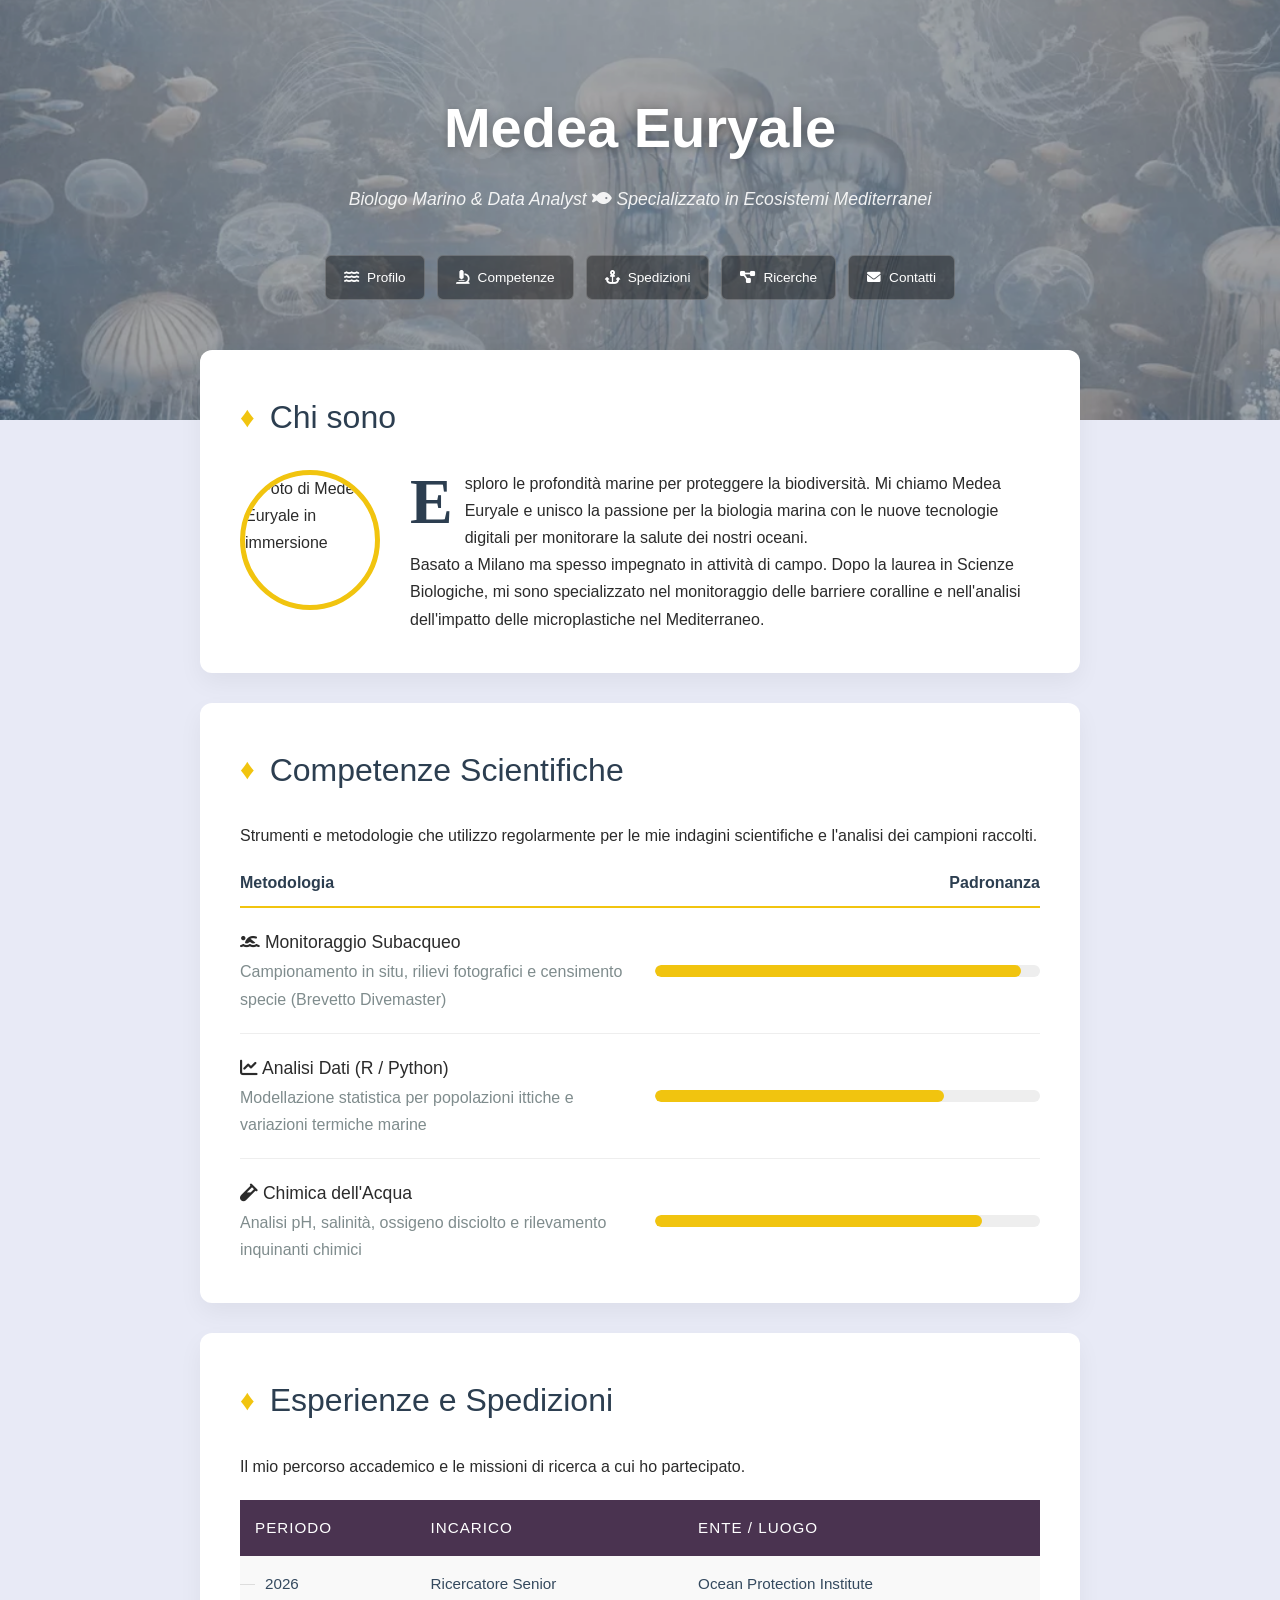
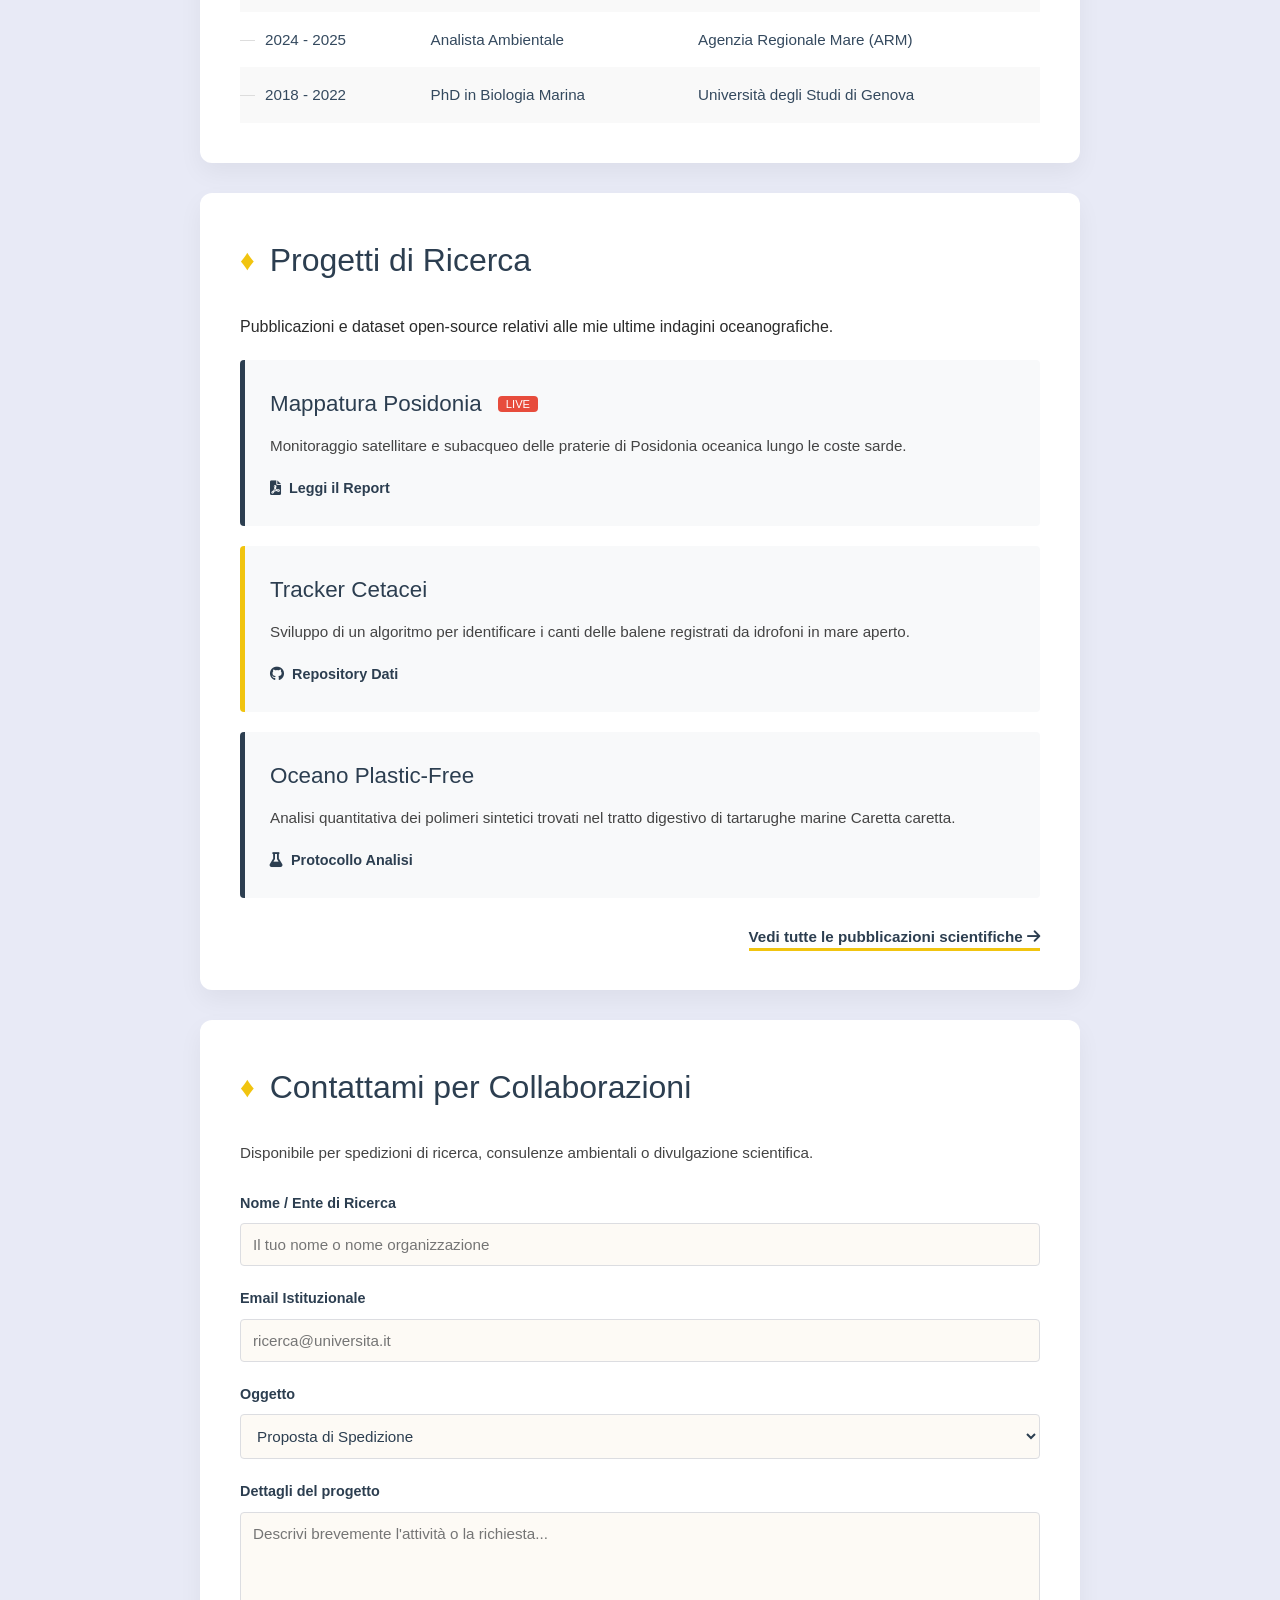
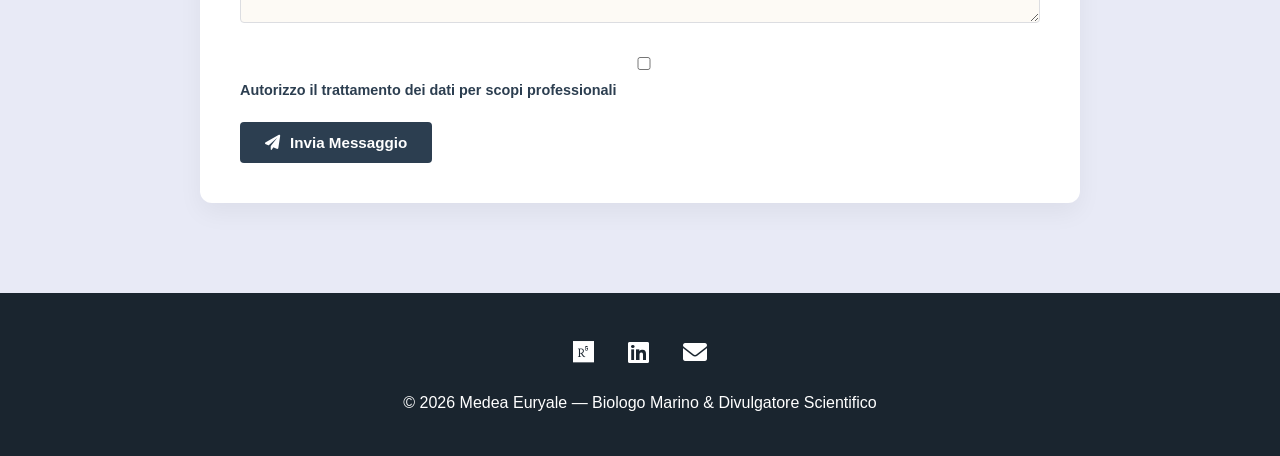
==== commit f12ef969: "fn lmssma" ====
--- a/index.html
+++ b/index.html
@@ -3,7 +3,7 @@
 <head>
     <meta charset="UTF-8">
     <meta name="viewport" content="width=device-width, initial-scale=1.0">
-    <title>Mario Rossi — Marine Biologist Portfolio</title>
+    <title>Medea Euryale — Marine Biologist Portfolio</title>
     <link rel="stylesheet" href="assets/css/reset.css">
     <link rel="stylesheet" href="assets/css/style.css">
     <link rel="stylesheet" href="https://cdnjs.cloudflare.com/ajax/libs/font-awesome/6.0.0/css/all.min.css">
@@ -11,7 +11,7 @@
 <body>
 
     <header id="site-header">
-        <h1>Mario Rossi</h1>
+        <h1>Medea Euryale</h1>
         <p class="tagline">Biologo Marino &amp; Data Analyst <i class="fas fa-fish"></i> Specializzato in Ecosistemi Mediterranei</p>
         
         <nav>
@@ -29,8 +29,8 @@
 
         <section id="chi-sono">
             <h2>Chi sono</h2>
-            <img class="avatar" src="https://placehold.co/200x200" alt="Foto di Mario Rossi in immersione">
-            <p>Esploro le profondità marine per proteggere la biodiversità. Mi chiamo Mario Rossi e unisco la passione per la <strong>biologia marina</strong> con le nuove tecnologie digitali per monitorare la salute dei nostri oceani.</p>
+            <img class="avatar" src="https://placehold.co/200x200" alt="Foto di Medea Euryale in immersione">
+            <p>Esploro le profondità marine per proteggere la biodiversità. Mi chiamo Medea Euryale  e unisco la passione per la <strong>biologia marina</strong> con le nuove tecnologie digitali per monitorare la salute dei nostri oceani.</p>
             <p>Basato a Milano ma spesso impegnato in attività di campo. Dopo la laurea in <em>Scienze Biologiche</em>, mi sono specializzato nel monitoraggio delle barriere coralline e nell'analisi dell'impatto delle microplastiche nel Mediterraneo.</p>
         </section>
 
@@ -190,7 +190,7 @@
             <a href="javascript:void(0)"><i class="fab fa-linkedin"></i></a>
             <a href="javascript:void(0)"><i class="fas fa-envelope"></i></a>
         </div>
-        <p>© 2026 Mario Rossi — Biologo Marino &amp; Divulgatore Scientifico</p>
+        <p>© 2026 Medea Euryale — Biologo Marino &amp; Divulgatore Scientifico</p>
     </footer>
 
 </body>
